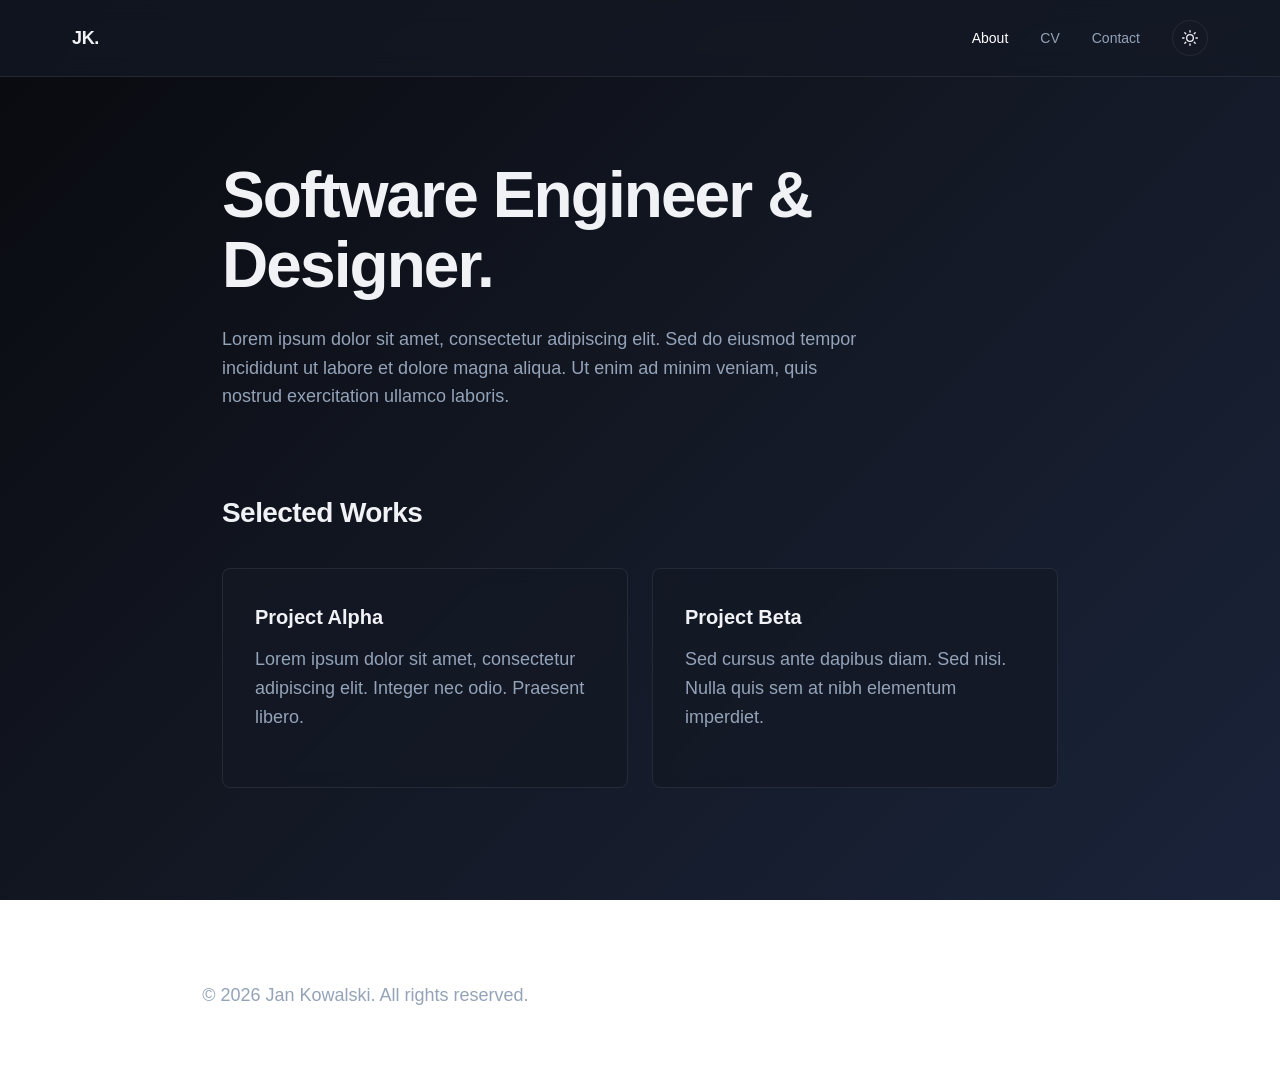
==== index.html @ 7e3550eb "created tamplete for the website's appearance" ====
<!DOCTYPE html>
<html lang="en">
<head>
  <meta charset="UTF-8">
  <meta name="viewport" content="width=device-width, initial-scale=1.0">
  <title>Jan Kowalski — Software Engineer & Frontend Architect</title>
  <meta name="description" content="Minimalist software engineering portfolio presenting professional experience, projects, and technical skills.">
  
  <!-- Open Graph Tags -->
  <meta property="og:title" content="Jan Kowalski — Software Engineer">
  <meta property="og:description" content="Minimalist software engineering portfolio.">
  <meta property="og:type" content="website">
  <meta property="og:url" content="https://example.com/index.html">

  <!-- JSON-LD Structured Data (Person) -->
  <script type="application/ld+json">
  {
    "@context": "https://schema.org",
    "@type": "Person",
    "name": "Jan Kowalski",
    "url": "https://example.com",
    "jobTitle": "Frontend Engineer",
    "sameAs": [
      "https://github.com",
      "https://linkedin.com"
    ]
  }
  </script>

  <link rel="stylesheet" href="css/style.css">
</head>
<body>

  <header>
    <div class="nav-container">
      <a href="index.html" class="logo">JK.</a>
      <div class="nav-right">
        <nav>
          <ul class="nav-links">
            <li><a href="index.html">About</a></li>
            <li><a href="cv.html">CV</a></li>
            <li><a href="contact.html">Contact</a></li>
          </ul>
        </nav>
        <button class="theme-toggle" aria-label="Toggle theme">
          <svg class="icon-sun" viewBox="0 0 24 24">
            <circle cx="12" cy="12" r="5"></circle>
            <line x1="12" y1="1" x2="12" y2="3"></line>
            <line x1="12" y1="21" x2="12" y2="23"></line>
            <line x1="4.22" y1="4.22" x2="5.64" y2="5.64"></line>
            <line x1="18.36" y1="18.36" x2="19.78" y2="19.78"></line>
            <line x1="1" y1="12" x2="3" y2="12"></line>
            <line x1="21" y1="12" x2="23" y2="12"></line>
            <line x1="4.22" y1="19.78" x2="5.64" y2="18.36"></line>
            <line x1="18.36" y1="5.64" x2="19.78" y2="4.22"></line>
          </svg>
          <svg class="icon-moon" viewBox="0 0 24 24">
            <path d="M21 12.79A9 9 0 1 1 11.21 3 7 7 0 0 0 21 12.79z"></path>
          </svg>
        </button>
        <button class="hamburger" aria-label="Navigation menu">
          <span></span>
          <span></span>
          <span></span>
        </button>
      </div>
    </div>
  </header>

  <main>
    <section>
      <h1>Software Engineer &amp; Designer.</h1>
      <p>Lorem ipsum dolor sit amet, consectetur adipiscing elit. Sed do eiusmod tempor incididunt ut labore et dolore magna aliqua. Ut enim ad minim veniam, quis nostrud exercitation ullamco laboris.</p>
    </section>

    <section>
      <h2>Selected Works</h2>
      <div class="card-grid">
        <article class="card">
          <h3>Project Alpha</h3>
          <p>Lorem ipsum dolor sit amet, consectetur adipiscing elit. Integer nec odio. Praesent libero.</p>
        </article>
        <article class="card">
          <h3>Project Beta</h3>
          <p>Sed cursus ante dapibus diam. Sed nisi. Nulla quis sem at nibh elementum imperdiet.</p>
        </article>
      </div>
    </section>
  </main>

  <footer>
    <p>&copy; <span id="current-year"></span> Jan Kowalski. All rights reserved.</p>
  </footer>

  <script src="js/script.js"></script>
</body>
</html>
---- css/style.css ----
:root {
  --bg-gradient: linear-gradient(135deg, #090a0f 0%, #131824 50%, #1a233a 100%);
  --surface-color: rgba(19, 24, 36, 0.75);
  --text-primary: #f0f2f5;
  --text-secondary: #94a3b8;
  --accent: #ffffff;
  --border-color: rgba(255, 255, 255, 0.08);
  --transition: 0.3s cubic-bezier(0.16, 1, 0.3, 1);
  --font-sans: -apple-system, BlinkMacSystemFont, "Segoe UI", Roboto, Helvetica, Arial, sans-serif;
}

body.light-mode {
  --bg-gradient: linear-gradient(135deg, #fbfbf9 0%, #f3f3ee 100%);
  --surface-color: rgba(255, 255, 255, 0.9);
  --text-primary: #1a1a1a;
  --text-secondary: #666666;
  --accent: #000000;
  --border-color: rgba(0, 0, 0, 0.07);
}

*, *::before, *::after {
  box-sizing: border-box;
  margin: 0;
  padding: 0;
}

body {
  background: var(--bg-gradient);
  background-attachment: fixed;
  color: var(--text-primary);
  font-family: var(--font-sans);
  line-height: 1.6;
  min-height: 100vh;
  display: flex;
  flex-direction: column;
  transition: background 0.4s ease, color 0.4s ease;
}

a {
  color: inherit;
  text-decoration: none;
  transition: var(--transition);
}

ul {
  list-style: none;
}

/* Header & Navigation */
header {
  position: fixed;
  top: 0;
  left: 0;
  width: 100%;
  background-color: var(--surface-color);
  backdrop-filter: blur(12px);
  border-bottom: 1px solid var(--border-color);
  z-index: 1000;
  transition: background-color 0.4s ease, border-color 0.4s ease;
}

.nav-container {
  max-width: 1200px;
  margin: 0 auto;
  padding: 1.25rem 2rem;
  display: flex;
  justify-content: space-between;
  align-items: center;
}

.nav-right {
  display: flex;
  align-items: center;
  gap: 2rem;
}

.logo {
  font-weight: 700;
  font-size: 1.125rem;
  letter-spacing: -0.02em;
}

.nav-links {
  display: flex;
  gap: 2rem;
}

.nav-links a {
  font-size: 0.875rem;
  color: var(--text-secondary);
  font-weight: 500;
}

.nav-links a:hover,
.nav-links a.active {
  color: var(--accent);
}

/* Theme Toggle Button & Icons */
.theme-toggle {
  background: none;
  border: 1px solid var(--border-color);
  color: var(--text-primary);
  width: 36px;
  height: 36px;
  border-radius: 50%;
  cursor: pointer;
  display: flex;
  align-items: center;
  justify-content: center;
  transition: var(--transition);
}

.theme-toggle:hover {
  border-color: var(--text-secondary);
}

.theme-toggle svg {
  width: 16px;
  height: 16px;
  stroke: var(--text-primary);
  fill: none;
  stroke-width: 2;
  stroke-linecap: round;
  stroke-linejoin: round;
}

/* W domyślnym trybie ciemnym widoczne jest Słońce, a Księżyc jest ukryty */
.theme-toggle .icon-sun {
  display: block;
}
.theme-toggle .icon-moon {
  display: none;
}

/* W trybie jasnym widoczny jest Księżyc, a Słońce jest ukryte */
body.light-mode .theme-toggle .icon-sun {
  display: none;
}
body.light-mode .theme-toggle .icon-moon {
  display: block;
}

/* Mobile Menu Toggle (Hamburger) */
.hamburger {
  display: none;
  background: none;
  border: none;
  cursor: pointer;
  flex-direction: column;
  gap: 6px;
}

.hamburger span {
  display: block;
  width: 24px;
  height: 2px;
  background-color: var(--text-primary);
  transition: var(--transition);
}

/* Main Content Layout */
main {
  flex: 1;
  max-width: 900px;
  width: 100%;
  margin: 0 auto;
  padding: 10rem 2rem 5rem 2rem;
}

section {
  margin-bottom: 5rem;
}

h1 {
  font-size: clamp(2.5rem, 5vw, 4rem);
  font-weight: 700;
  letter-spacing: -0.03em;
  margin-bottom: 1.5rem;
  line-height: 1.1;
}

h2 {
  font-size: 1.75rem;
  font-weight: 600;
  letter-spacing: -0.02em;
  margin-bottom: 1rem;
}

p {
  color: var(--text-secondary);
  font-size: 1.125rem;
  margin-bottom: 1.5rem;
  max-width: 65ch;
}

/* Components */
.card-grid {
  display: grid;
  grid-template-columns: repeat(auto-fit, minmax(280px, 1fr));
  gap: 1.5rem;
  margin-top: 2rem;
}

.card {
  background-color: var(--surface-color);
  border: 1px solid var(--border-color);
  padding: 2rem;
  border-radius: 8px;
  transition: var(--transition);
  backdrop-filter: blur(8px);
}

.card:hover {
  border-color: var(--text-secondary);
  transform: translateY(-2px);
}

.card h3 {
  font-size: 1.25rem;
  margin-bottom: 0.75rem;
  color: var(--text-primary);
}

/* Footer */
footer {
  border-top: 1px solid var(--border-color);
  padding: 2rem 0;
  text-align: center;
  font-size: 0.875rem;
  color: var(--text-secondary);
  max-width: 1200px;
  width: 100%;
  margin: 0 auto;
}

/* Responsive Design */
@media (max-width: 768px) {
  .nav-links {
    position: fixed;
    top: 73px;
    left: 0;
    width: 100%;
    background-color: var(--surface-color);
    backdrop-filter: blur(12px);
    flex-direction: column;
    align-items: center;
    padding: 2rem 0;
    border-bottom: 1px solid var(--border-color);
    transform: translateY(-150%);
    transition: transform 0.4s ease, visibility 0.4s ease;
    visibility: hidden;
  }

  .nav-links.open {
    transform: translateY(0);
    visibility: visible;
  }

  .hamburger {
    display: flex;
  }
}
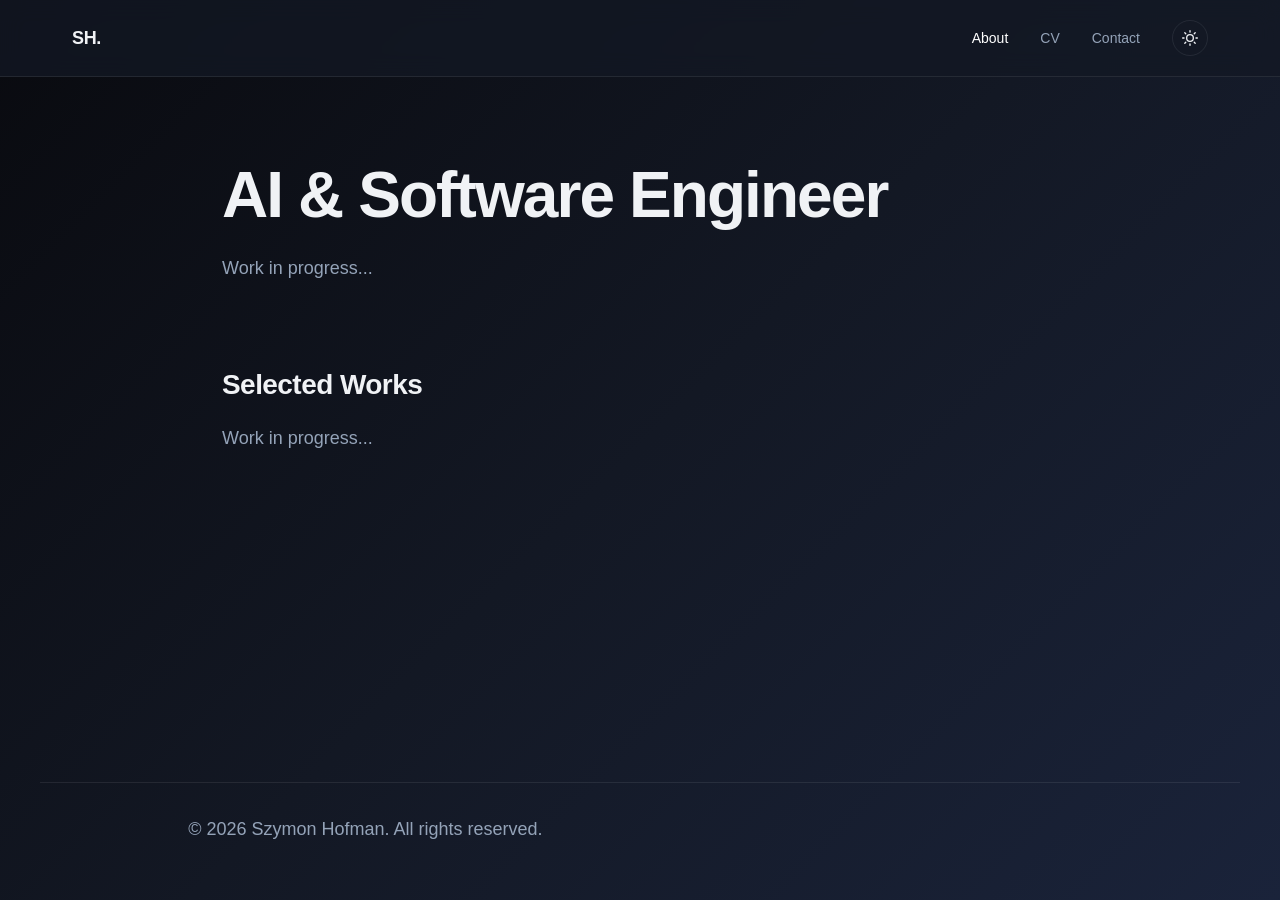
==== commit 00050501: "Added SEO optimalization" ====
--- a/index.html
+++ b/index.html
@@ -3,26 +3,40 @@
 <head>
   <meta charset="UTF-8">
   <meta name="viewport" content="width=device-width, initial-scale=1.0">
-  <title>Jan Kowalski — Software Engineer & Frontend Architect</title>
-  <meta name="description" content="Minimalist software engineering portfolio presenting professional experience, projects, and technical skills.">
+  <title>Szymon Hofman | AI &amp; Software Engineer</title>
+  <meta name="description" content="Portfolio of Szymon Hofman, AI &amp; Software Engineer specializing in artificial intelligence, machine learning, and software engineering.">
   
   <!-- Open Graph Tags -->
-  <meta property="og:title" content="Jan Kowalski — Software Engineer">
-  <meta property="og:description" content="Minimalist software engineering portfolio.">
+  <meta property="og:title" content="Szymon Hofman | AI &amp; Software Engineer">  
+  <meta property="og:description" content="Portfolio of Szymon Hofman, Data Engineering student at Gdansk University of Technology, specializing in artificial intelligence, machine learning, and software engineering.">
   <meta property="og:type" content="website">
-  <meta property="og:url" content="https://example.com/index.html">
+  <meta property="og:url" content="https://szymiiii.github.io">
 
   <!-- JSON-LD Structured Data (Person) -->
   <script type="application/ld+json">
   {
     "@context": "https://schema.org",
     "@type": "Person",
-    "name": "Jan Kowalski",
-    "url": "https://example.com",
-    "jobTitle": "Frontend Engineer",
+    "name": "Szymon Hofman",
+    "url": "https://szymiiii.github.io",
+    "jobTitle": ["AI Engineer", "Software Engineer"],
+    "worksFor": {
+      "@type": "Organization",
+      "name": "Freelance / Open Source"
+    },
+    "alumniOf": [
+      {
+        "@type": "EducationalOrganization",
+        "name": "Gdańsk University of Technology"
+      },
+      {
+        "@type": "EducationalOrganization",
+        "name": "Zespół Szkół Łączności w Gdańsku"
+      }
+    ],
     "sameAs": [
-      "https://github.com",
-      "https://linkedin.com"
+      "https://github.com/Szymiiii",
+      "https://www.linkedin.com/in/szymon-hofman/"
     ]
   }
   </script>
@@ -33,7 +47,7 @@
 
   <header>
     <div class="nav-container">
-      <a href="index.html" class="logo">JK.</a>
+      <a href="index.html" class="logo">SH.</a>
       <div class="nav-right">
         <nav>
           <ul class="nav-links">
@@ -69,27 +83,18 @@
 
   <main>
     <section>
-      <h1>Software Engineer &amp; Designer.</h1>
-      <p>Lorem ipsum dolor sit amet, consectetur adipiscing elit. Sed do eiusmod tempor incididunt ut labore et dolore magna aliqua. Ut enim ad minim veniam, quis nostrud exercitation ullamco laboris.</p>
+      <h1>AI &amp; Software Engineer</h1>
+      <p>Work in progress...</p>
     </section>
 
     <section>
       <h2>Selected Works</h2>
-      <div class="card-grid">
-        <article class="card">
-          <h3>Project Alpha</h3>
-          <p>Lorem ipsum dolor sit amet, consectetur adipiscing elit. Integer nec odio. Praesent libero.</p>
-        </article>
-        <article class="card">
-          <h3>Project Beta</h3>
-          <p>Sed cursus ante dapibus diam. Sed nisi. Nulla quis sem at nibh elementum imperdiet.</p>
-        </article>
-      </div>
+      <p>Work in progress...</p>
     </section>
   </main>
 
   <footer>
-    <p>&copy; <span id="current-year"></span> Jan Kowalski. All rights reserved.</p>
+    <p>&copy; <span id="current-year"></span> Szymon Hofman. All rights reserved.</p>
   </footer>
 
   <script src="js/script.js"></script>
--- a/css/style.css
+++ b/css/style.css
@@ -125,7 +125,6 @@
   stroke-linejoin: round;
 }
 
-/* W domyślnym trybie ciemnym widoczne jest Słońce, a Księżyc jest ukryty */
 .theme-toggle .icon-sun {
   display: block;
 }
@@ -133,7 +132,6 @@
   display: none;
 }
 
-/* W trybie jasnym widoczny jest Księżyc, a Słońce jest ukryte */
 body.light-mode .theme-toggle .icon-sun {
   display: none;
 }
